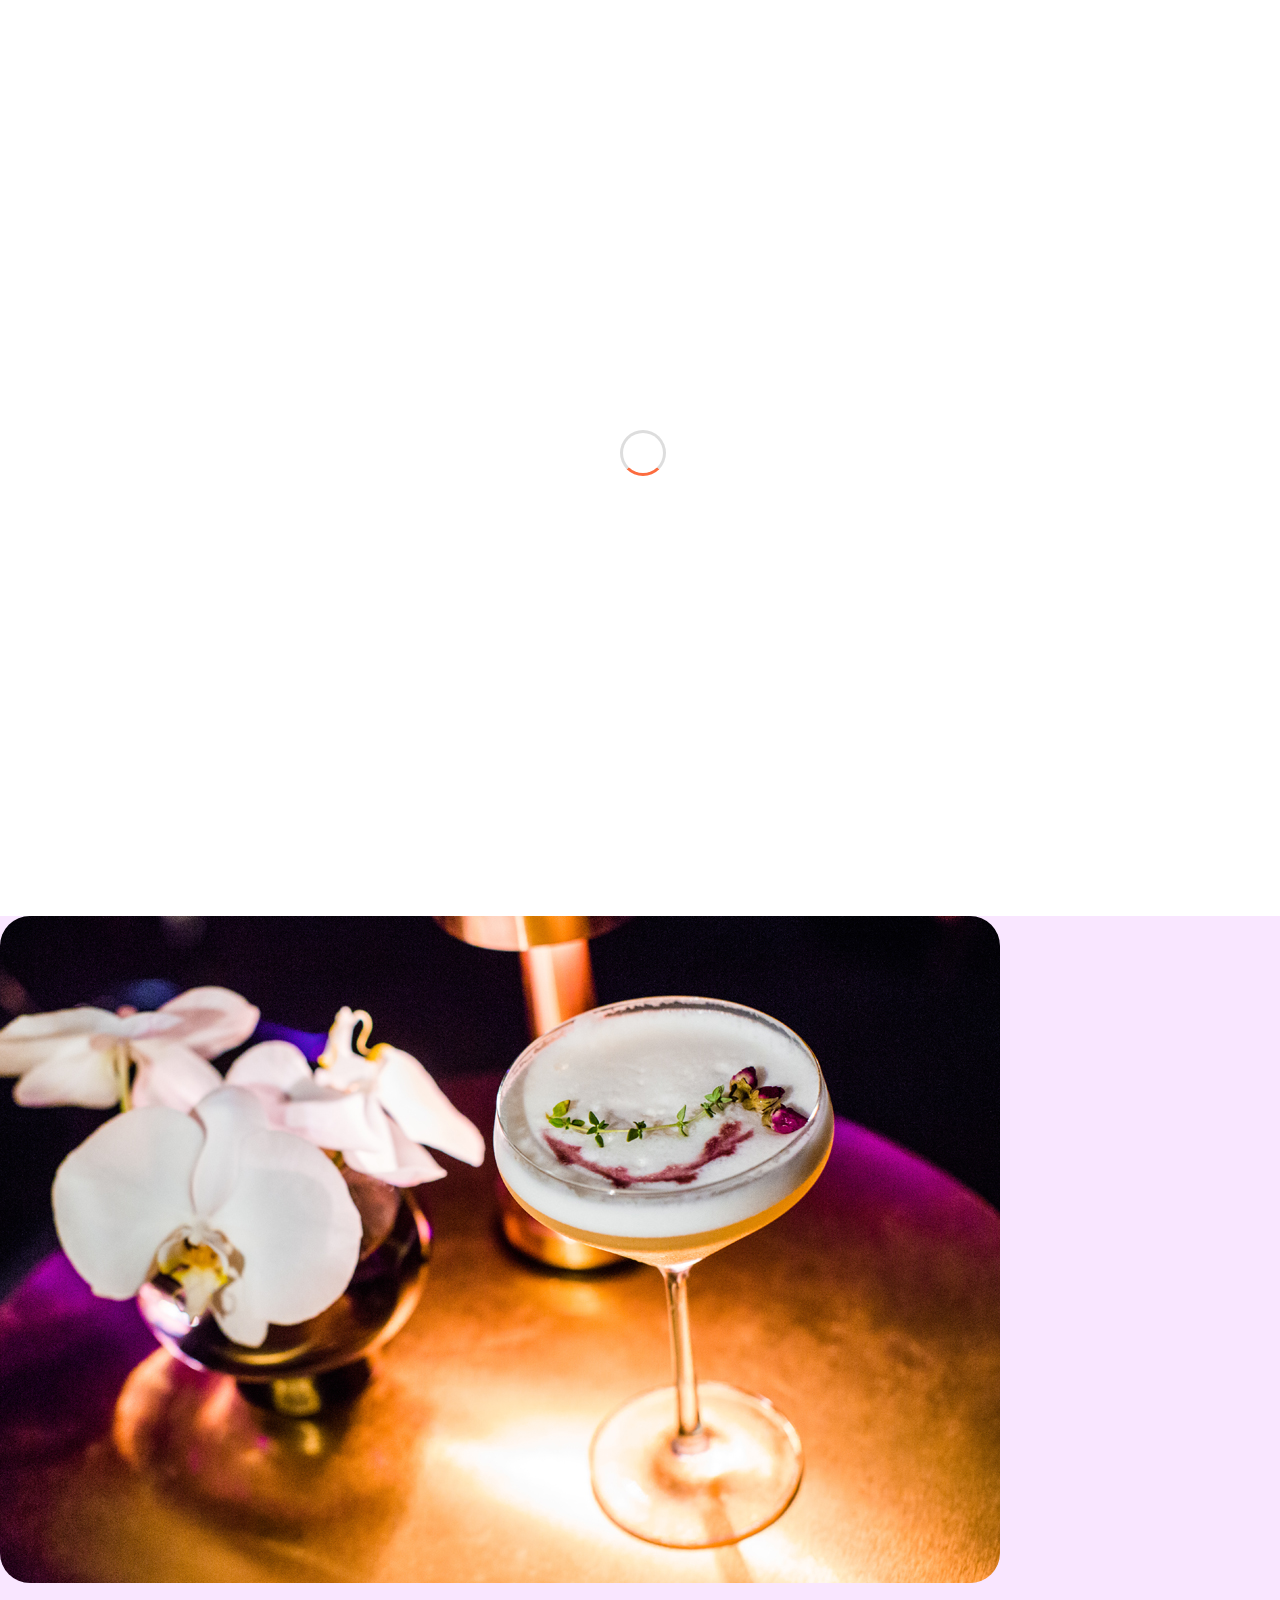
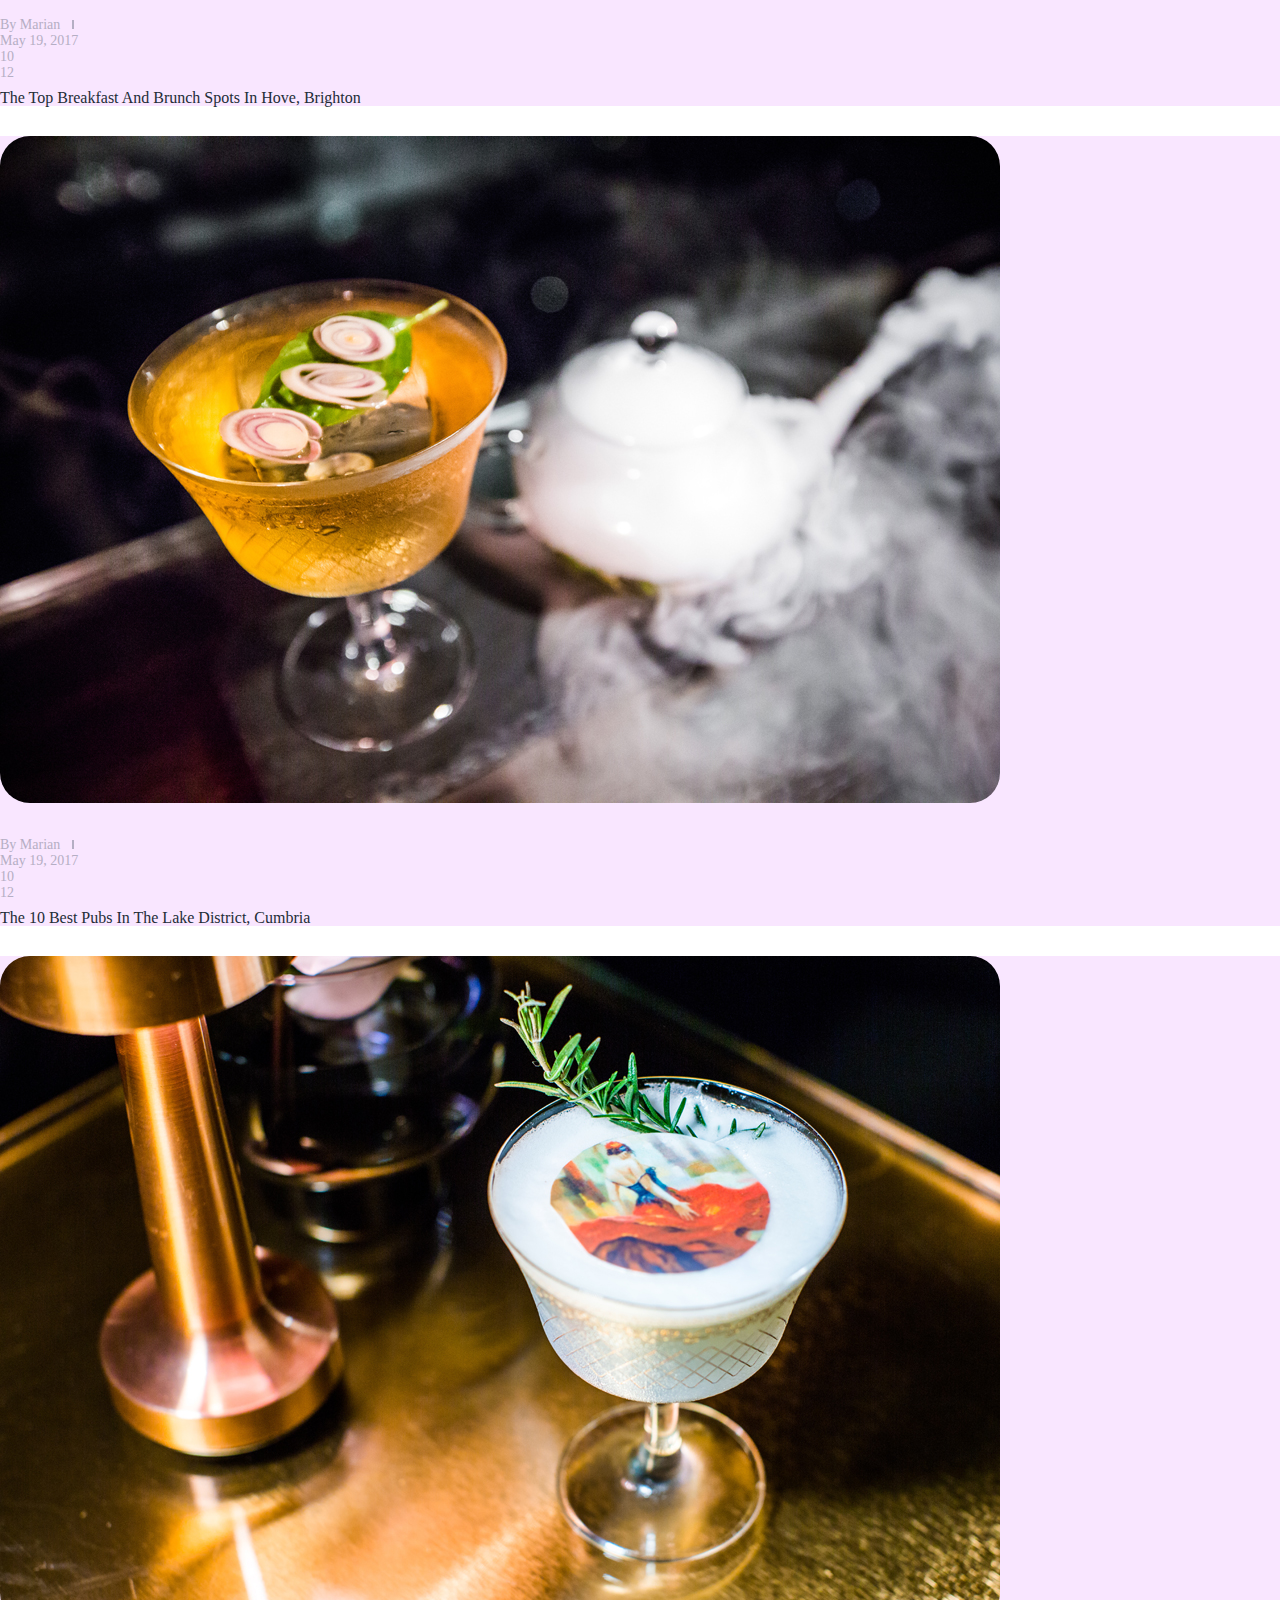
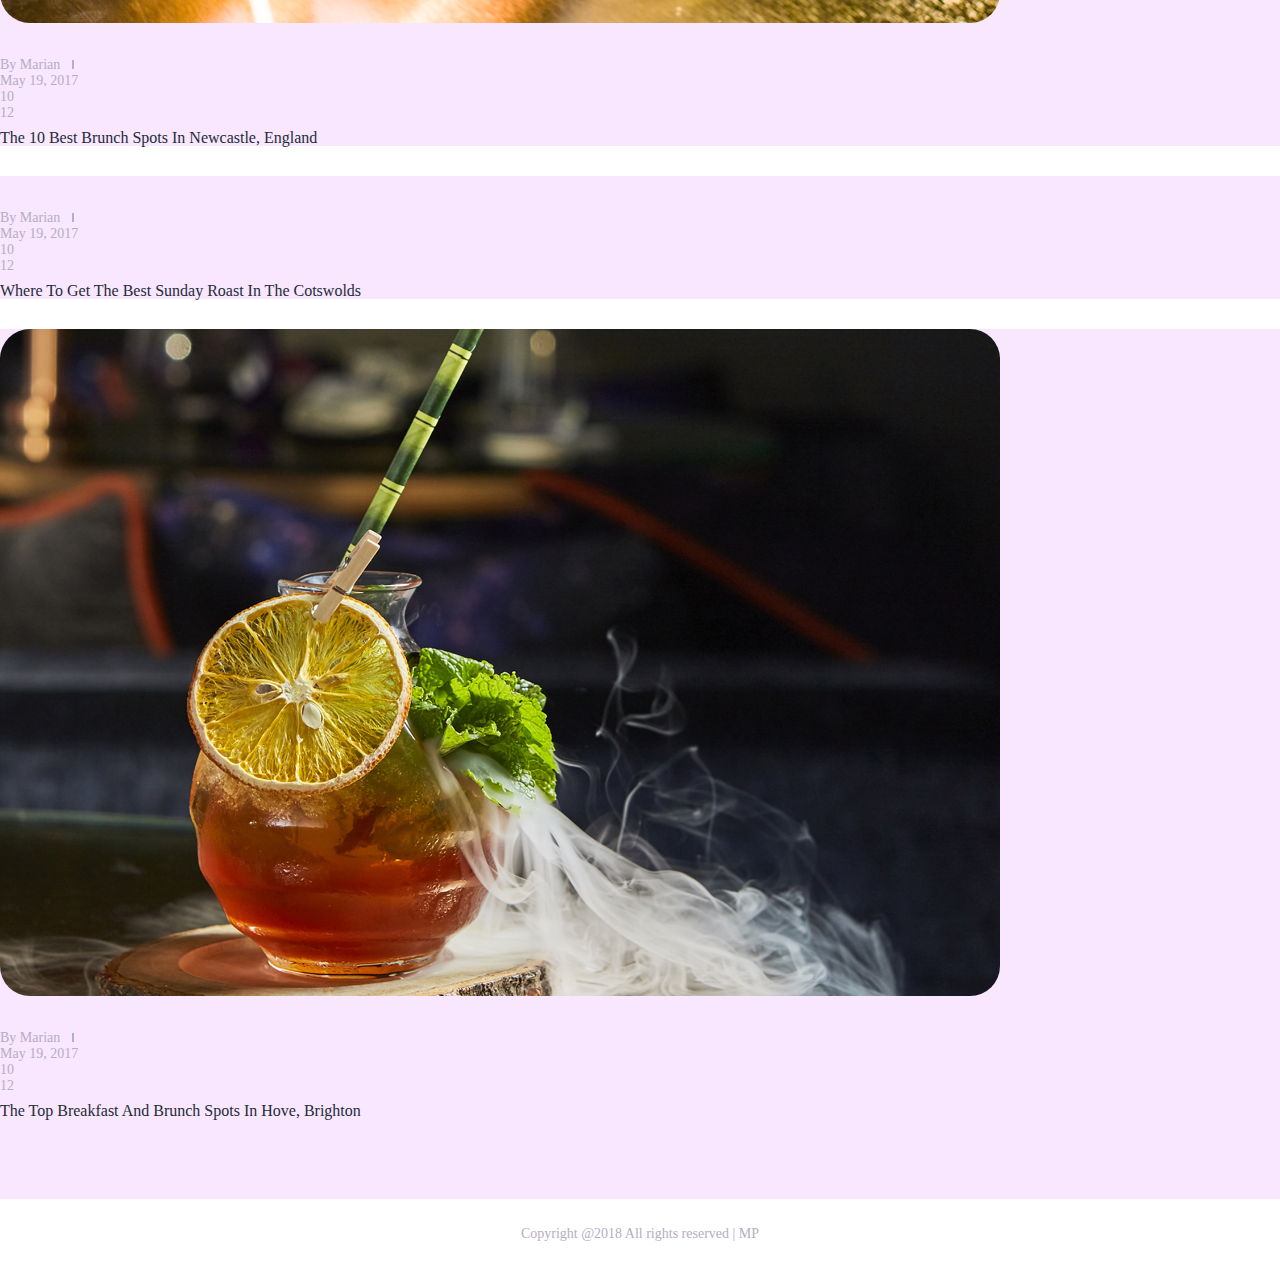
==== www/menu1.html @ ed92507b "New Design" ====
<!DOCTYPE html>
<html lang="en">

<head>
    <meta charset="UTF-8">
    <meta name="description" content="">
    <meta http-equiv="X-UA-Compatible" content="IE=edge">
    <meta name="viewport" content="width=device-width, initial-scale=1, shrink-to-fit=no">
    <!-- The above 4 meta tags *must* come first in the head; any other head content must come *after* these tags -->

    <!-- Title -->
    <title>Yummy Blog - Food Blog Template</title>

    <!-- Favicon -->
    <link rel="icon" href="img/core-img/favicon.ico">

    <!-- Core Stylesheet -->
    <link href="style.css" rel="stylesheet">

    <!-- Responsive CSS -->
    <link href="css/responsive/responsive.css" rel="stylesheet">
	
	<link rel="stylesheet" href="cssm/style.css" />
	<link rel="stylesheet" href="css/jquery.overly.css" />
</head>

<body>
    <!-- Preloader Start -->
    <div id="preloader">
        <div class="yummy-load"></div>
    </div>

    <!-- Background Pattern Swither -->

    <!-- ****** Top Header Area Start ****** -->
	<div style="position:fixed;top:0;z-index:20;width:100%">
		<center><a href="index.html"><image src="images/logo.png" style="width:100px"></a></center>
	</div>
	
    <div class="top_header_area" style="background-color:#FFFFFF;height:50px;position:fixed;top:0;z-index:10;">
        <div class="container">
            <div class="row">
            </div>
        </div>
    </div>
    <!-- ****** Top Header Area End ****** -->

    <!-- ****** Header Area Start ****** -->
    <!-- ****** Header Area End ****** -->

    <!-- ****** Breadcumb Area Start ****** -->
    <!-- ****** Breadcumb Area End ****** -->

    <!-- ****** Archive Area Start ****** -->
	<br>
    <section class="archive-area section_padding_80" style="background-color:#f9e6ff;">
        <div class="container">
            <div class="row">

                <!-- Single Post -->
                <div class="col-12 col-lg-6" style="background-color:#f9e6ff;">
                    <div class="single-post wow fadeInUp" data-wow-delay="0.1s">
                        <!-- Post Thumb -->
                        <div class="post-thumb">
                            <img src="img/wind-img/1.jpg" alt="">
                        </div>
                        <!-- Post Content -->
                        <div class="post-content">
                            <div class="post-meta d-flex">
                                <div class="post-author-date-area d-flex">
                                    <!-- Post Author -->
                                    <div class="post-author">
                                        <a href="#">By Marian</a>
                                    </div>
                                    <!-- Post Date -->
                                    <div class="post-date">
                                        <a href="#">May 19, 2017</a>
                                    </div>
                                </div>
                                <!-- Post Comment & Share Area -->
                                <div class="post-comment-share-area d-flex">
                                    <!-- Post Favourite -->
                                    <div class="post-favourite">
                                        <a href="#"><i class="fa fa-heart-o" aria-hidden="true"></i> 10</a>
                                    </div>
                                    <!-- Post Comments -->
                                    <div class="post-comments">
                                        <a href="#"><i class="fa fa-comment-o" aria-hidden="true"></i> 12</a>
                                    </div>
                                    <!-- Post Share -->
                                    <div class="post-share">
                                        <a href="#"><i class="fa fa-share-alt" aria-hidden="true"></i></a>
                                    </div>
                                </div>
                            </div>
                            <a href="#">
                                <h4 class="post-headline">Where To Get The Best Sunday Roast In The Cotswolds</h4>
                            </a>
                        </div>
                    </div>
                </div>

                <!-- Single Post -->
                <div class="col-12 col-lg-6" style="background-color:#f9e6ff;">
                    <div class="single-post wow fadeInUp" data-wow-delay="0.2s">
                        <!-- Post Thumb -->
                        <div class="post-thumb">
                            <img src="img/wind-img/2.jpg" alt="">
                        </div>
                        <!-- Post Content -->
                        <div class="post-content">
                            <div class="post-meta d-flex">
                                <div class="post-author-date-area d-flex">
                                    <!-- Post Author -->
                                    <div class="post-author">
                                        <a href="#">By Marian</a>
                                    </div>
                                    <!-- Post Date -->
                                    <div class="post-date">
                                        <a href="#">May 19, 2017</a>
                                    </div>
                                </div>
                                <!-- Post Comment & Share Area -->
                                <div class="post-comment-share-area d-flex">
                                    <!-- Post Favourite -->
                                    <div class="post-favourite">
                                        <a href="#"><i class="fa fa-heart-o" aria-hidden="true"></i> 10</a>
                                    </div>
                                    <!-- Post Comments -->
                                    <div class="post-comments">
                                        <a href="#"><i class="fa fa-comment-o" aria-hidden="true"></i> 12</a>
                                    </div>
                                    <!-- Post Share -->
                                    <div class="post-share">
                                        <a href="#"><i class="fa fa-share-alt" aria-hidden="true"></i></a>
                                    </div>
                                </div>
                            </div>
                            <a href="#">
                                <h4 class="post-headline">The Top Breakfast And Brunch Spots In Hove, Brighton</h4>
                            </a>
                        </div>
                    </div>
                </div>

                <!-- Single Post -->
               <div class="col-12 col-lg-6" style="background-color:#f9e6ff;">
                    <div class="single-post wow fadeInUp" data-wow-delay="0.3s">
                        <!-- Post Thumb -->
                        <div class="post-thumb">
                            <img src="img/wind-img/3.jpg" alt="">
                        </div>
                        <!-- Post Content -->
                        <div class="post-content">
                            <div class="post-meta d-flex">
                                <div class="post-author-date-area d-flex">
                                    <!-- Post Author -->
                                    <div class="post-author">
                                        <a href="#">By Marian</a>
                                    </div>
                                    <!-- Post Date -->
                                    <div class="post-date">
                                        <a href="#">May 19, 2017</a>
                                    </div>
                                </div>
                                <!-- Post Comment & Share Area -->
                                <div class="post-comment-share-area d-flex">
                                    <!-- Post Favourite -->
                                    <div class="post-favourite">
                                        <a href="#"><i class="fa fa-heart-o" aria-hidden="true"></i> 10</a>
                                    </div>
                                    <!-- Post Comments -->
                                    <div class="post-comments">
                                        <a href="#"><i class="fa fa-comment-o" aria-hidden="true"></i> 12</a>
                                    </div>
                                    <!-- Post Share -->
                                    <div class="post-share">
                                        <a href="#"><i class="fa fa-share-alt" aria-hidden="true"></i></a>
                                    </div>
                                </div>
                            </div>
                            <a href="#">
                                <h4 class="post-headline">The 10 Best Pubs In The Lake District, Cumbria</h4>
                            </a>
                        </div>
                    </div>
                </div>

                <!-- Single Post -->
                <div class="col-12 col-lg-6" style="background-color:#f9e6ff;">
                    <div class="single-post wow fadeInUp" data-wow-delay="0.4s">
                        <!-- Post Thumb -->
                        <div class="post-thumb">
                            <img src="img/wind-img/4.jpg" alt="">
                        </div>
                        <!-- Post Content -->
                        <div class="post-content">
                            <div class="post-meta d-flex">
                                <div class="post-author-date-area d-flex">
                                    <!-- Post Author -->
                                    <div class="post-author">
                                        <a href="#">By Marian</a>
                                    </div>
                                    <!-- Post Date -->
                                    <div class="post-date">
                                        <a href="#">May 19, 2017</a>
                                    </div>
                                </div>
                                <!-- Post Comment & Share Area -->
                                <div class="post-comment-share-area d-flex">
                                    <!-- Post Favourite -->
                                    <div class="post-favourite">
                                        <a href="#"><i class="fa fa-heart-o" aria-hidden="true"></i> 10</a>
                                    </div>
                                    <!-- Post Comments -->
                                    <div class="post-comments">
                                        <a href="#"><i class="fa fa-comment-o" aria-hidden="true"></i> 12</a>
                                    </div>
                                    <!-- Post Share -->
                                    <div class="post-share">
                                        <a href="#"><i class="fa fa-share-alt" aria-hidden="true"></i></a>
                                    </div>
                                </div>
                            </div>
                            <a href="#">
                                <h4 class="post-headline">The 10 Best Brunch Spots In Newcastle, England</h4>
                            </a>
                        </div>
                    </div>
                </div>

                <!-- Single Post -->
                <div class="col-12 col-lg-6" style="background-color:#f9e6ff;">
                    <div class="single-post wow fadeInUp" data-wow-delay="0.5s">
                        <!-- Post Thumb -->
                        <div class="post-thumb">
                            <img src="img/wind-img/5.jpg" alt="">
                        </div>
                        <!-- Post Content -->
                        <div class="post-content">
                            <div class="post-meta d-flex">
                                <div class="post-author-date-area d-flex">
                                    <!-- Post Author -->
                                    <div class="post-author">
                                        <a href="#">By Marian</a>
                                    </div>
                                    <!-- Post Date -->
                                    <div class="post-date">
                                        <a href="#">May 19, 2017</a>
                                    </div>
                                </div>
                                <!-- Post Comment & Share Area -->
                                <div class="post-comment-share-area d-flex">
                                    <!-- Post Favourite -->
                                    <div class="post-favourite">
                                        <a href="#"><i class="fa fa-heart-o" aria-hidden="true"></i> 10</a>
                                    </div>
                                    <!-- Post Comments -->
                                    <div class="post-comments">
                                        <a href="#"><i class="fa fa-comment-o" aria-hidden="true"></i> 12</a>
                                    </div>
                                    <!-- Post Share -->
                                    <div class="post-share">
                                        <a href="#"><i class="fa fa-share-alt" aria-hidden="true"></i></a>
                                    </div>
                                </div>
                            </div>
                            <a href="#">
                                <h4 class="post-headline">Where To Get The Best Sunday Roast In The Cotswolds</h4>
                            </a>
                        </div>
                    </div>
                </div>

                <!-- Single Post -->
                <div class="col-12 col-lg-6" style="background-color:#f9e6ff;">
                    <div class="single-post wow fadeInUp" data-wow-delay="0.6s">
                        <!-- Post Thumb -->
                        <div class="post-thumb">
                            <img src="img/wind-img/6.jpg" alt="">
                        </div>
                        <!-- Post Content -->
                        <div class="post-content">
                            <div class="post-meta d-flex">
                                <div class="post-author-date-area d-flex">
                                    <!-- Post Author -->
                                    <div class="post-author">
                                        <a href="#">By Marian</a>
                                    </div>
                                    <!-- Post Date -->
                                    <div class="post-date">
                                        <a href="#">May 19, 2017</a>
                                    </div>
                                </div>
                                <!-- Post Comment & Share Area -->
                                <div class="post-comment-share-area d-flex">
                                    <!-- Post Favourite -->
                                    <div class="post-favourite">
                                        <a href="#"><i class="fa fa-heart-o" aria-hidden="true"></i> 10</a>
                                    </div>
                                    <!-- Post Comments -->
                                    <div class="post-comments">
                                        <a href="#"><i class="fa fa-comment-o" aria-hidden="true"></i> 12</a>
                                    </div>
                                    <!-- Post Share -->
                                    <div class="post-share">
                                        <a href="#"><i class="fa fa-share-alt" aria-hidden="true"></i></a>
                                    </div>
                                </div>
                            </div>
                            <a href="#">
                                <h4 class="post-headline">The Top Breakfast And Brunch Spots In Hove, Brighton</h4>
                            </a>
                        </div>
                    </div>
                </div>
            </div>
        </div>
    </section>
    <!-- ****** Archive Area End ****** -->

    <!-- ****** Instagram Area Start ****** -->

    <!-- ****** Our Creative Portfolio Area End ****** -->

    <!-- ****** Footer Social Icon Area Start ****** -->

    <!-- ****** Footer Social Icon Area End ****** -->

    <!-- ****** Footer Menu Area Start ****** -->

	<footer class="footer_area">
        <div class="container">
            <div class="row">
                <div class="col-12">
                    <!-- Copywrite Text -->
                    <div class="copy_right_text text-center">
                        <p>Copyright @2018 All rights reserved | MP</p>
                    </div>
                </div>
            </div>
        </div>
    </footer>
    <!-- ****** Footer Menu Area End ****** -->

    <!-- Jquery-2.2.4 js -->
    <script src="js/jquery/jquery-2.2.4.min.js"></script>
    <!-- Popper js -->
    <script src="js/bootstrap/popper.min.js"></script>
    <!-- Bootstrap-4 js -->
    <script src="js/bootstrap/bootstrap.min.js"></script>
    <!-- All Plugins JS -->
    <script src="js/others/plugins.js"></script>
    <!-- Active JS -->
    <script src="js/active.js"></script>
</body>
---- www/style.css ----
/* ----------------------------------------------
:: Template Name: Yummy Blog - Food Blog Template
:: Template Author: Colorlib
:: Template Author URI: https://colorlib.com
:: Version: v1.0.0
:: Last Updated: 11-13-2017
---------------------------------------------- */

/* -------- [Master Stylesheet] --------
:: 1.0 Base CSS
:: 2.0 Top Header Area CSS
:: 3.0 Menu Area CSS
:: 4.0 Wellcome Area CSS 
:: 5.0 Top Feature Area CSS 
:: 6.0 Blog Area CSS 
:: 7.0 Instagram Area CSS 
:: 8.0 Footer Social Area CSS 
:: 9.0 Goole Map Area CSS
:: 10.0 Sidebar Area CSS
:: 11.0 Breadcumb Area CSS
:: 12.0 Paginatio Area CSS
:: 13.0 Contact Area CSS
:: 14.0 Single Blog CSS
----------------------------------- */

/* ***** Fonts ***** */

@import url('https://fonts.googleapis.com/css?family=Poppins:100,200,300,400,500,600,700|Quicksand:300,400,500,700|Shadows+Into+Light+Two');

/* ***** Import CSS ***** */

@import 'css/bootstrap/bootstrap.min.css';
@import 'css/others/animate.css';
@import 'css/others/magnific-popup.css';
@import 'css/others/meanmenu.min.css';
@import 'css/others/owl.carousel.min.css';
@import 'css/others/font-awesome.min.css';
@import 'css/others/pe-icon-7-stroke.css';

/* --------------------
:: 1.0 Base CSS
-------------------- */

* {
    margin: 0;
    padding: 0;
}

body {
    font-family: 'Poppins', sans-serif;
    position: relative;
    z-index: auto;
	background-color:#f9e6ff;
}

h1,
h2,
h3,
h4,
h5,
h6 {
    font-family: 'Quicksand', sans-serif;
    font-weight: 700;
    color: #232d37;
    line-height: 1.25;
}

p {
    color: #51545f;
    font-size: 16px;
}

.section_padding_100 {
    padding-top: 100px;
    padding-bottom: 100px;
}

.section_padding_100_70 {
    padding-top: 100px;
    padding-bottom: 70px;
}

.section_padding_50 {
    padding-top: 50px;
    padding-bottom: 50px;
}

.section_padding_50_20 {
    padding-top: 50px;
    padding-bottom: 20px;
}

.section_padding_150 {
    padding-top: 150px;
    padding-bottom: 150px;
}

.section_padding_200 {
    padding-top: 200px;
    padding-bottom: 200px;
}

.section_padding_80 {
    margin-top: 80px;
    margin-bottom: 80px;
}

.section_padding_80_50 {
    padding-top: 80px;
    padding-bottom: 50px;
}

.section_padding_30_80 {
    padding-top: 30px;
    padding-bottom: 80px;
}

.section_padding_80_0 {
    padding-top: 80px;
    padding-bottom: 0;
}

.section_padding_0_80 {
    padding-top: 0;
    padding-bottom: 80px;
}

img {
    max-width: 100%;
}

.mt-15 {
    margin-top: 15px;
}

.mt-30 {
    margin-top: 30px;
}

.mt-40 {
    margin-top: 40px;
}

.mt-50 {
    margin-top: 50px;
}

.mt-100 {
    margin-top: 100px;
}

.mt-150 {
    margin-top: 150px;
}

.mr-15 {
    margin-right: 15px;
}

.mr-30 {
    margin-right: 30px;
}

.mr-50 {
    margin-right: 50px;
}

.mr-100 {
    margin-right: 100px;
}

.mb-15 {
    margin-bottom: 15px;
}

.mb-30 {
    margin-bottom: 30px;
}

.mb-50 {
    margin-bottom: 50px;
}

.mb-100 {
    margin-bottom: 100px;
}

.ml-15 {
    margin-left: 15px;
}

.ml-30 {
    margin-left: 30px;
}

.ml-50 {
    margin-left: 50px;
}

.ml-100 {
    margin-left: 100px;
}

ul,
ol {
    margin: 0;
    padding: 0;
}

#scrollUp {
    bottom: 55px;
    font-size: 14px;
    right: 50%;
    width: 30px;
    background-color: #fc6c3f;
    color: #fff;
    text-align: center;
    height: 30px;
    line-height: 30px;
    border-radius: 50%;
    margin-right: -15px;
}

a,
a:hover,
a:focus,
a:active {
    text-decoration: none;
    -webkit-transition-duration: 500ms;
    transition-duration: 500ms;
    font-weight: 500;
    outline: none;
}

li {
    list-style: none;
}

.heading_text > p {
    font-size: 16px;
}

.heading_text > h2 {
    font-weight: 500;
    color: #333;
}

.heading_text > h3 {
    color: #b4b4b4;
    font-size: 90px;
    font-weight: 100;
    margin: 0;
}

.font-shadow-into-light {
    font-family: 'Shadows Into Light Two', cursive !important;
}

.yummy-table {
    display: table;
    height: 100%;
    left: 0;
    position: relative;
    top: 0;
    width: 100%;
    z-index: 2;
}

.yummy-table-cell {
    display: table-cell;
    vertical-align: middle;
}

#preloader {
    overflow: hidden;
    background-color: #fff;
    height: 100%;
    left: 0;
    position: fixed;
    top: 0;
    width: 100%;
    z-index: 999999;
}

.yummy-load {
    -webkit-animation: 2000ms linear 0s normal none infinite running yummy-load;
    animation: 2000ms linear 0s normal none infinite running yummy-load;
    background: transparent none repeat scroll 0 0;
    border-color: #dddddd #dddddd #fc6c3f;
    border-radius: 50%;
    border-style: solid;
    border-width: 3px;
    height: 40px;
    left: calc(50% - 20px);
    position: relative;
    top: calc(50% - 20px);
    width: 40px;
    z-index: 9;
}

@-webkit-keyframes yummy-load {
    0% {
        -webkit-transform: rotate(0deg);
        transform: rotate(0deg);
    }
    100% {
        -webkit-transform: rotate(360deg);
        transform: rotate(360deg);
    }
}

@keyframes yummy-load {
    0% {
        -webkit-transform: rotate(0deg);
        transform: rotate(0deg);
    }
    100% {
        -webkit-transform: rotate(360deg);
        transform: rotate(360deg);
    }
}

/* --------------------
:: 2.0 Top Header Area CSS
-------------------- */

.top_header_area {
    width: 100%;
    height: 40px;
    border-bottom: 1px solid #ebebeb;
}

.top_header_area .top_social_bar {
    display: -webkit-box;
    display: -ms-flexbox;
    display: flex;
    height: 40px;
    -webkit-box-align: center;
    -ms-flex-align: center;
    align-items: center;
}


.top_header_area .top_social_bar > a {
    font-size: 12px;
    color: #232d37;
    margin-right: 30px;
}

.top_header_area .top_social_bar > a:hover {
    color: #fc6c3f;
}

.top_header_area .top_social_bar > a:last-of-type {
    margin-right: 0;
}

.top_header_area .signup-search-area {
    height: 40px;
    position: relative;
    z-index: 3;
}

.top_header_area .signup-search-area a {
    font-size: 13px;
    color: #222;
}

.top_header_area .signup-search-area .login a {
    margin-right: 13px;
    border-right: 2px solid #c2c2c2;
    padding-right: 13px;
}

.top_header_area .signup-search-area .search_button {
    margin-left: 54px;
}

#searchBtn {
    position: relative;
    z-index: 8;
}

.search-hidden-form {
    position: absolute;
    width: 100%;
    z-index: 4;
    height: 100%;
    top: 0;
    left: 0;
    right: 0;
    bottom: 0;
    -webkit-transition-duration: 500ms;
    transition-duration: 500ms;
    opacity: 0;
    -ms-filter: "progid:DXImageTransform.Microsoft.Alpha(Opacity=0)";
    font-size: 12px;
}

.search-hidden-form.search-form-open {
    z-index: 18;
    opacity: 1;
    -ms-filter: "progid:DXImageTransform.Microsoft.Alpha(Opacity=100)";
}

.search-hidden-form #search-anything {
    width: 100%;
    height: 30px;
    border: 1px solid #ddd;
    top: 5px;
    position: relative;
    padding: 5px 10px;
}

.search-hidden-form span {
    line-height: 30px;
    width: 30px;
    height: 30px;
    position: absolute;
    display: block;
    text-align: center;
    top: 5px;
    right: 0;
    border: 1px solid #ddd;
    color: #888;
    cursor: pointer;
    z-index: 5;
    font-size: 13px;
    border-left: none;
    -webkit-transition-duration: 500ms;
    transition-duration: 500ms;
}

.search-hidden-form span:hover {
    color: #000;
}

/* --------------------
:: 3.0 Menu Area CSS
-------------------- */

.logo_area .yummy-logo {
    font-family: 'Shadows Into Light Two', cursive;
    font-size: 60px;
    margin-bottom: 0;
    padding: 35px 0 20px 0;
    display: inline-block;
    color: #232d37;
}

.navbar.navbar-expand-lg {
    padding: 0;
}

.navbar.navbar-expand-lg .navbar-nav .nav-link {
    padding: 25px 30px;
    color: #232d37;
    text-transform: uppercase;
    font-size: 14px;
}

.navbar.navbar-expand-lg .navbar-nav .nav-link:hover,
.navbar.navbar-expand-lg .navbar-nav .active .nav-link {
    color: #fc6c3f;
}

.dropdown-item {
    font-weight: 500;
    color: #232d37;
    font-size: 14px;
    text-transform: uppercase;
}

.dropdown-item:focus,
.dropdown-item:hover {
    color: #fc6c3f;
    text-decoration: none;
    background-color: #f8f9fa;
}

/* --------------------
:: 4.0 Wellcome Area CSS 
-------------------- */

.welcome-single-slide {
    position: relative;
    z-index: 1;
    overflow: hidden
}

.welcome-single-slide .project_title a > h5 {
    color: #ffffff;
    font-size: 24px;
    font-weight: 700;
    margin-bottom: 0;
}

.welcome-single-slide .project_title {
    position: absolute;
    content: "";
    bottom: -300px;
    left: 0;
    z-index: 3;
    background: rgba(252, 108, 63, 0.7);
    padding: 30px;
    width: 100%;
    height: auto;
    -webkit-transition-duration: 750ms;
    transition-duration: 750ms;
}

.welcome-single-slide:hover .project_title {
    bottom: 0;
}

.welcome-single-slide .post-date-commnents a {
    font-size: 14px;
    font-weight: 400;
    color: #fff;
    position: relative;
    z-index: 1;
    margin-bottom: 10px;
}

.welcome-single-slide .post-date-commnents a:hover {
    color: rgba(255, 255, 255, 0.9);
}


.welcome-single-slide .post-date-commnents a:first-child {
    margin-right: 30px;
}

.welcome-single-slide .post-date-commnents a:first-child:after {
    width: 2px;
    height: 80%;
    content: '';
    position: absolute;
    top: 10%;
    right: -14px;
    z-index: 2;
    background-color: #fff;
}


.welcome-post-sliders {
    position: relative;
    z-index: 1;
}

.welcome-post-sliders .owl-prev {
    position: absolute;
    width: 10%;
    background-color: transparent;
    height: 100%;
    top: 0;
    left: 0;
    cursor: url(img/core-img/back.png), auto !important;
    z-index: 9;
}

.welcome-post-sliders .owl-next {
    position: absolute;
    width: 10%;
    background-color: transparent;
    height: 100%;
    top: 0;
    right: 0;
    cursor: url(img/core-img/next.png), auto !important;
}

/* --------------------
:: 5.0 Top Feature Area CSS 
-------------------- */

.categories_area {
    padding: 80px 0 50px 0;
}

.single_catagory {
    position: relative;
    z-index: 1;
    margin-bottom: 30px;
}

.single_catagory img {
    border-radius: 20px;
}

.catagory-title {
    width: 200px;
    height: 50px;
    background-color: #fff;
    position: absolute;
    top: 50%;
    text-align: center;
    border-radius: 30px;
    left: 50%;
    -webkit-transform: translate(-50%, -50%);
    transform: translate(-50%, -50%);
    -webkit-transition-duration: 500ms;
    transition-duration: 500ms;
}

.single_catagory:hover .catagory-title {
    background-color: #fc6c3f;
}

.catagory-title a > h5 {
    margin-bottom: 0;
    line-height: 50px;
    -webkit-transition-duration: 500ms;
    transition-duration: 500ms;
}

.single_catagory:hover .catagory-title a > h5 {
    color: #fff;
}

/* --------------------
:: 6.0 Blog Area CSS 
-------------------- */

.post-thumb img {
    border-radius: 30px;
    margin-bottom: 30px;
}

.post-meta {
    -webkit-box-align: center;
    -ms-flex-align: center;
    -ms-grid-row-align: center;
    align-items: center;
    -webkit-box-pack: justify;
    -ms-flex-pack: justify;
    justify-content: space-between;
}

.post-author a,
.post-date a,
.post-favourite a,
.post-comments a,
.post-share a {
    color: #b5aec4;
    font-size: 14px;
}

.post-author a:hover,
.post-date a:hover,
.post-favourite a:hover,
.post-comments a:hover,
.post-share a:hover {
    color: #000;
}

.post-favourite a,
.post-comments a {
    margin-right: 15px;
}

.post-author a {
    margin-right: 30px;
    position: relative;
    z-index: 1;
}

.post-author a:after {
    width: 2px;
    height: 60%;
    content: '';
    position: absolute;
    top: 20%;
    right: -14px;
    z-index: 2;
    background-color: #b5aec4;
}

.single-post {
    margin-bottom: 30px;
}

.single-post h2,
.single-post h4 {
    margin: 10px 0;
    color: #232d37;
    -webkit-transition-duration: 500ms;
    transition-duration: 500ms;
    text-transform: capitalize;
}

.single-post h2:hover,
.single-post h4:hover {
    color: #fc6c3f;
}

.single-post p {
    color: #51545f;
}

.single-post .read-more {
    font-size: 12px;
    color: #b5aeba;
    display: inline-block;
    border: 1px solid #ebebeb;
    border-radius: 30px;
    height: 40px;
    min-width: 170px;
    line-height: 40px;
    text-align: center;
}


.single-post .read-more:hover {
    color: #000;
    border: 1px solid #000;
}

/* List Blog Area CSS */

.list-blog.single-post .post-thumb,
.list-blog.single-post .post-content {
    -ms-flex-preferred-size: 50%;
    flex-basis: 50%;
    margin-right: 15px;
}

.list-blog.single-post .post-content {
    margin-right: 0;
    margin-left: 15px;
    margin-bottom: 30px;
}

.list-blog.single-post {
    margin-bottom: 30px;
    border-bottom: 1px solid #ebebeb;
}

.blog_area .col-12:last-of-type .list-blog.single-post {
    margin-bottom: 0;
    border-bottom: none;
}

.blog_area .col-12:last-of-type .list-blog.single-post .post-thumb img {
    margin-bottom: 0;
}

/* --------------------
:: 7.0 Instagram Area CSS 
-------------------- */

.instagram_gallery_item {
    position: relative;
    z-index: 1;
}

.instagram_gallery_item img {
    -webkit-transition-duration: 500ms;
    transition-duration: 500ms;
    width: 100%;
}

.instagram_gallery_item .hover_overlay {
    background: rgba(252, 108, 63, 0.7);
    height: 100%;
    left: 0;
    opacity: 0;
    -ms-filter: "progid:DXImageTransform.Microsoft.Alpha(Opacity=0)";
    position: absolute;
    top: 0;
    -webkit-transition-duration: 500ms;
    transition-duration: 500ms;
    width: 100%;
    z-index: 5;
}

.instagram_gallery_item:hover .hover_overlay {
    opacity: 1;
    -ms-filter: "progid:DXImageTransform.Microsoft.Alpha(Opacity=100)";
}

.instagram_gallery_item .follow-me a {
    font-size: 16px;
    color: #fff;
    font-weight: 400;
}

.instargram_area {
    position: relative;
    z-index: 1;
}

.instargram_area .owl-prev {
    position: absolute;
    width: 10%;
    background-color: transparent;
    height: 100%;
    top: 0;
    left: 0;
    cursor: url(img/core-img/back.png), auto !important;
    z-index: 9;
}

.instargram_area .owl-next {
    position: absolute;
    width: 10%;
    background-color: transparent;
    height: 100%;
    top: 0;
    right: 0;
    cursor: url(img/core-img/next.png), auto !important;
}


/* --------------------
:: 8.0 Footer Social Area CSS 
-------------------- */

.footer-social-area {
    border-bottom: 1px solid #eeeeee;
    padding: 50px 0;
    -webkit-box-pack: justify;
    -ms-flex-pack: justify;
    justify-content: space-between
}

.single-icon > a {
    color: #51545f;
    font-size: 14px;
    font-weight: 500;
    text-transform: uppercase;
}

.single-icon > a:hover {
    color: #fc6c3f;
}

.single-icon > a > i {
    font-size: 16px;
    padding-right: 12px;
}

.footer-content {
    padding: 50px 0 65px 0;
    border-bottom: 1px solid #eeeeee;
}

.footer-logo-area .yummy-logo {
    font-family: 'Shadows Into Light Two', cursive;
    font-size: 60px;
    margin-bottom: 0;
    padding: 0 0 20px 0;
    display: inline-block;
    color: #232d37;
}

.copy_right_text {
    width: 100%;
    height: 70px;
    display: -webkit-box;
    display: -ms-flexbox;
    display: flex;
    -webkit-box-align: center;
    -ms-flex-align: center;
    align-items: center;
    -webkit-box-pack: center;
    -ms-flex-pack: center;
    justify-content: center
}

.copy_right_text > p {
    font-size: 14px;
    color: #b5aec4;
    margin-bottom: 0;
}

.footer_area .navbar.navbar-expand-lg .navbar-nav .nav-link {
    padding-bottom: 0;
}

/* --------------------
:: 9.0 Goole Map Area CSS
-------------------- */

#googleMap {
    height: 620px;
    width: 100%;
}


/* --------------------
:: 10.0 Sidebar Area CSS
-------------------- */

/* About me */

.single-widget-area {
    margin-bottom: 50px;
}

.widget-title > h6 {
    background: #fee2d9;
    height: 40px;
    width: 100%;
    line-height: 40px;
    border-radius: 2px;
    margin-bottom: 30px;
}

.about-me-widget-thumb img {
    height: 200px;
    width: 200px;
    margin: auto;
    border-radius: 50%;
}

.about-me-widget h4 {
    margin: 15px 0;
    font-weight: 400;
}

.about-me-widget p {
    color: #51545f;
    margin-bottom: 0;
}

/* subscribe_follow_area */

.subscribe-link > a {
    font-size: 14px;
    color: #51545f;
    padding: 0 15px;
}

.subscribe-link > a:hover {
    color: #fc6c3f;
}

.subscribe-link {
    padding-top: 20px;
}

/* popular post */

.popular-post-widget .single-populer-post img {
    margin-right: 10px;
    border-radius: 20px;
    margin-bottom: 30px;
    -ms-flex-item-align: center;
    align-self: center;
}

.popular-post-widget .single-populer-post:last-of-type img {
    margin-bottom: 0;
}

.popular-post-widget .single-populer-post img {
    width: calc(50% - 10px);
}

.popular-post-widget .single-populer-post img,
.popular-post-widget .single-populer-post .post-content {
    -ms-flex-preferred-size: 50%;
    flex-basis: 50%;
}

.popular-post-widget .single-populer-post .post-content {
    margin-left: 10px;
}

.popular-post-widget .single-populer-post .post-content > p {
    font-size: 14px;
    color: #b5aec4;
    font-weight: 400;
    margin-bottom: 0;
}

/* Add Widget */

.add-widget .add-widget-area {
    position: relative;
    z-index: 1;
}

.add-widget .add-widget-area img {
    border-radius: 30px;
}

.add-widget .add-widget-area:before {
    position: absolute;
    width: 100%;
    height: 100%;
    left: 0;
    top: 0;
    content: '';
    background-color: rgba(30, 29, 29, 0.8);
    z-index: 1;
    border-radius: 30px
}

.add-widget .add-text {
    position: absolute;
    width: 100%;
    height: 100%;
    top: 0;
    left: 0;
    z-index: 5;
}

.add-widget .add-text h2,
.add-widget .add-text p {
    color: #fff;
}

.add-widget .add-text p {
    font-size: 14px;
}

.add-widget .add-text a {
    min-width: 130px;
    height: 40px;
    border: 1px solid #fc6c3f;
    color: #fc6c3f;
    font-size: 12px;
    display: inline-block;
    text-transform: uppercase;
    border-radius: 30px;
    line-height: 40px;
}

.add-widget .add-text a:hover {
    border: 1px solid #fc6c3f;
    color: #fff;
    background-color: #fc6c3f;
}

/* Newsletter Widget CSS */

.newsletter-widget p {
    font-size: 14px;
}

.newsletter-form {
    position: relative;
    z-index: 1;
}

.newsletter-form input {
    width: 100%;
    height: 40px;
    background-color: #f5f5f8;
    border: 1px solid #e1e1e1;
    border-radius: 30px;
    padding: 0 20px;
    font-size: 14px;
    color: #b5aec4;
}

.newsletter-form button {
    width: 40px;
    height: 40px;
    background-color: #fc6c3f;
    border: none;
    color: #fff;
    border-radius: 30px;
    position: absolute;
    right: 0;
    top: 0;
    z-index: 9;
    cursor: pointer;
}

/* --------------------
:: 11.0 Breadcumb Area CSS
-------------------- */

.breadcumb-area {
    width: 100%;
    height: 200px;
    background-position: center center;
    background-size: cover;
    position: relative;
    z-index: 1;
}

.breadcumb-area:after {
    width: 100%;
    height: 100%;
    position: absolute;
    content: '';
    top: 0;
    left: 0;
    background-color: rgba(35, 45, 55, 0.7);
    z-index: -1;
}

.breadcumb-area .bradcumb-title h2 {
    font-size: 48px;
    color: #fff;
}

.breadcumb-nav .breadcrumb {
    padding: 0;
    margin-bottom: 0;
    list-style: none;
    background-color: transparent;
    border-radius: .25rem;
    margin-top: 30px;
}

.breadcumb-nav .breadcrumb .breadcrumb-item a {
    color: #232d37;
    font-size: 16px;
}

.breadcrumb-item + .breadcrumb-item:before {
    content: "\f105";
    font-family: 'FontAwesome'
}

/* --------------------
:: 12.0 Paginatio Area CSS
-------------------- */

.pagination-area {
    -webkit-box-pack: justify;
    -ms-flex-pack: justify;
    justify-content: space-between;
    -webkit-box-align: center;
    -ms-flex-align: center;
    -ms-grid-row-align: center;
    align-items: center;
}

.pagination-area .pagination .page-link {
    color: #51545f;
    margin: 0 2.5px;
}

.pagination-area .pagination .page-item.active .page-link,
.pagination-area .pagination .page-link:focus,
.pagination-area .pagination .page-link:hover {
    color: #fff;
    background-color: #fc6c3f;
    border-color: transparent;
}

.pagination-area .page-status p,
.contact-info-area .single-contact-info p {
    margin-bottom: 0;
}

/* --------------------
:: 13.0 Contact Area CSS
-------------------- */

.contact-form .form-control,
.comment-form .form-control {
    border: 1px solid #ebebeb;
    height: 50px;
}

.contact-form .form-control:focus,
.comment-form .form-control:focus {
    border: 1px solid #000;
}

.contact-form textarea.form-control,
.comment-form textarea.form-control {
    height: 130px;
}

.contact-btn {
    margin-top: 50px;
    width: 160px;
    height: 40px;
    font-size: 12px;
    text-transform: uppercase;
    font-weight: 500;
    color: #fff;
    background-color: #fc6c3f;
    border-radius: 30px;
}

.contact-btn:hover {
    color: #fff;
    background-color: #d43f10;
}

.contact-form-sidebar {
    background-size: cover;
    background-position: center center;
}

/* -------------------- 
:: 14.0 Single Blog CSS
-------------------- */

.single-post-share-info a {
    width: 30px;
    display: block;
    height: 30px;
    background-color: #ddd;
    border-radius: 50%;
    text-align: center;
    color: #fff;
    font-size: 14px;
    margin-bottom: 20px;
}

.single-post-share-info a i {
    line-height: 30px;
}

.single-post-share-info a.facebook {
    background-color: #4c65a8;
}


.single-post-share-info a.facebook:hover {
    background-color: #3555ac;
}

.single-post-share-info a.twitter {
    background-color: #41a1f6;
}

.single-post-share-info a.twitter:hover {
    background-color: #087ee6;
}

.single-post-share-info a.googleplus {
    background-color: #f43535;
}

.single-post-share-info a.googleplus:hover {
    background-color: #e20707;
}

.single-post-share-info a.instagram {
    background-color: #8f6247;
}

.single-post-share-info a.instagram:hover {
    background-color: #6d4025;
}

.single-post-share-info a.pinterest {
    background-color: #f0c605;
}

.single-post-share-info a.pinterest:hover {
    background-color: #a88c0a;
}

.yummy-blockquote {
    padding-left: 30px;
    border-left: 2px solid #fc6c3f;
}

.yummy-blockquote h5 {
    font-size: 18px;
}

.yummy-blockquote h6 {
    font-size: 14px;
    text-transform: uppercase;
}

.br-30 {
    border-radius: 30px !important;
}

.single_blog_area ul li {
    position: relative;
    z-index: 1;
    color: #51545f;
    margin-bottom: 15px;
    padding-left: 30px;
}

.single_blog_area ul li:before {
    position: absolute;
    content: '\f111';
    left: 0;
    top: 5px;
    font-family: 'FontAwesome';
    font-size: 8px;
    color: #fc6c3f;
}

.tags-area {
    border-bottom: 1px solid #ebebeb;
    padding-bottom: 30px;
}

.tags-area a {
    color: #292f3b;
    padding: 5px 20px;
    text-transform: uppercase;
    font-size: 12px;
    background-color: #ebebeb;
    display: inline-block;
    margin-bottom: 3px;
}

.tags-area a:hover {
    color: #fff;
    background-color: #fc6c3f;
}

.related-post-area {
    border-bottom: 1px solid #ebebeb;
}

.related-post-area .single-post {
    margin-bottom: 0;
}

.related-post-slider .post-content h6 {
    line-height: 1.5;
    margin-bottom: 0;
}

.related-post-slider .post-thumb img {
    margin-bottom: 10px;
}

.related-post-slider .owl-prev,
.related-post-slider .owl-next {
    position: absolute;
    top: -60px;
    border: 1px solid #ebebeb;
    width: 30px;
    height: 30px;
    line-height: 30px;
    text-align: center;
    right: 30px;
    background-color: #fff;
}

.related-post-slider .owl-next {
    right: 0;
}

.comment_area {
    border-bottom: 1px solid #ebebeb;
}

.single_comment_area {
    position: relative;
    z-index: 1;
}

.single_comment_area:after {
    position: absolute;
    width: 1px;
    height: 90%;
    background-color: #ebebeb;
    left: 100px;
    top: 0;
    z-index: 2;
    content: ''
}

.single_comment_area ol li.single_comment_area {
    margin-left: 130px;
}


.single_comment_area ol li.single_comment_area:after {
    display: none;
}


.comment-wrapper {
    margin-bottom: 30px;
}

.comment-wrapper .comment-author {
    width: 70px;
    height: 70px;
    border-radius: 50%;
    margin-right: 60px;
}

.single_comment_area ol li.single_comment_area .comment-wrapper .comment-author {
    margin-right: 30px;
}

.comment-wrapper .comment-author img {
    width: 100%;
    height: 100%;
    border-radius: 50%;
}

.comment-wrapper .comment-content {
    -webkit-box-flex: 1;
    -ms-flex: 1;
    flex: 1;
}

.comment-wrapper .comment-date {
    font-size: 12px;
    text-transform: uppercase;
    letter-spacing: 1px;
}

.comment-wrapper .comment-content h5 {
    font-size: 18px;
    margin: 5px 0;
}

.comment-wrapper .comment-content a {
    min-width: 80px;
    height: 30px;
    border: 1px solid #ebebeb;
    line-height: 30px;
    font-size: 12px;
    text-align: center;
    color: #232d37;
    display: inline-block;
}

.comment-wrapper .comment-content a.active {
    color: #fff;
    background-color: #fc6c3f;
}

/* Bg Pattern */
.bg-pattern {
    background-attachment: fixed;
    background-position: center center;
    background-image: url(img/bg-img/bg-pattern.jpg);
    position: relative;
    background-size: cover;
    z-index: 1;
}
.bg-pattern:after {
    position: absolute;
    width: 100%;
    height: 100%;
    left: 0;
    top: 0;
    content: '';
    background-color: rgba(255, 255, 255, 0.95);
    z-index: -1;
}

#pattern-switcher {
	width: 120px;
	background-color: #fc6c3f;
	position: fixed;
	top: 15%;
	z-index: 9999;
	cursor: pointer;
	height: 50px;
    right: 0;
    color: #fff;
	font-size: 12px;
	line-height: 50px;
	text-align: center;
	text-transform: uppercase;
    letter-spacing: 1px;
    -webkit-transition-duration: 500ms;
            transition-duration: 500ms;
}

#pattern-switcher.pattern-remove {
    right: -200px;
}

#pattern-switcher:hover {
	background-color: #e3410e;
}

#patter-close > i {
	position: fixed;
	width: 20px;
	height: 20px;
	background-color: #111;
	font-size: 11px;
	line-height: 20px;
	border-radius: 50%;
	right: 110px;
	top: calc(15% - 10px);
	text-align: center;
	z-index: 99999;
	color: #fff;
	cursor: pointer;
}
---- www/css/responsive/responsive.css ----
@media (min-width: 992px) and (max-width: 1199px) {
    .post-author a,
    .post-date a,
    .post-favourite a,
    .post-comments a,
    .post-share a {
        font-size: 12px;
    }

}

@media (min-width: 768px) and (max-width: 991px) {
    .post-author a,
    .post-date a,
    .post-favourite a,
    .post-comments a,
    .post-share a {
        font-size: 12px;
    }
    .navbar-toggler {
        background-color: #fc6c3f;
        width: 100%;
        color: #fff;
        margin-bottom: 30px;
    }
    .footer_area .navbar-toggler {
        margin-bottom: 0;
    }
    .navbar.navbar-expand-lg .navbar-nav .nav-link {
        padding: 7.5px 30px;
    }


}

@media (min-width: 320px) and (max-width: 767px) {
    .post-author a,
    .post-date a,
    .post-favourite a,
    .post-comments a,
    .post-share a {
        font-size: 12px;
    }
    .post-favourite a,
    .post-comments a {
        margin-right: 7.5px;
    }

    .post-author a,
    .top_header_area .top_social_bar > a {
        margin-right: 15px;
    }

    .post-author a::after {
        right: -7px;
    }
    .footer-social-area .single-icon span {
        display: none;
    }
    .footer-social-area .single-icon:last-of-type > a > i {
        padding-right: 0;
    }
    .top_header_area .signup-search-area .search_button {
        margin-left: 15px;
    }
    .navbar-toggler {
        background-color: #fc6c3f;
        width: 100%;
        color: #fff;
        margin-bottom: 30px;
    }
    .footer_area .navbar-toggler {
        margin-bottom: 0;
    }
    .navbar.navbar-expand-lg .navbar-nav .nav-link {
        padding: 7.5px 30px;
    }
    .pagination-area .page-status {
        margin-top: 30px;
    }
    #googleMap {
        height: 300px;
    }
    .comment-wrapper .comment-author {
        width: 50px;
        height: 50px;
        margin-right: 10px;
    }
    .single_comment_area::after {
        display: none;
    }
    .single_comment_area ol li.single_comment_area {
        margin-left: 30px;
    }
    .single_comment_area ol li.single_comment_area .comment-wrapper .comment-author {
        margin-right: 10px;
    }
    .single_comment_area ol li.single_comment_area {
        margin-left: 15px;
    }
}

@media (min-width: 480px) and (max-width: 767px) {
    #googleMap {
        height: 400px;
    }
}

@media (min-width: 576px) and (max-width: 767px) {
    .pagination-area .page-status {
        margin-top: 0;
    }
    #googleMap {
        height: 500px;
    }
    .comment-wrapper .comment-author {
        margin-right: 60px;
        width: 70px;
        height: 70px;
    }
    .single_comment_area::after {
        display: block;
    }
    .single_comment_area ol li.single_comment_area {
        margin-left: 60px;
    }
    .single_comment_area ol li.single_comment_area .comment-wrapper .comment-author {
        margin-right: 30px;
    }
    .single_comment_area ol li.single_comment_area {
        margin-left: 130px;
    }
}
---- www/cssm/style.css ----
/*////////////////////////////////////////
  RESET
////////////////////////////////////////*/
html, body, div, span, applet, object, iframe,
h1, h2, h3, h4, h5, h6, p, blockquote, pre,
a, abbr, acronym, address, big, cite, code,
del, dfn, em, img, ins, kbd, q, s, samp,
small, strike, strong, sub, sup, tt, var,
b, u, i, center,
dl, dt, dd, ol, ul, li,
fieldset, form, label, legend,
table, caption, tbody, tfoot, thead, tr, th, td,
article, aside, canvas, details, embed,
figure, figcaption, footer, header, hgroup,
menu, nav, output, ruby, section, summary,
time, mark, audio, video {
  margin: 0;
  padding: 0;
  border: 0;
  font: inherit;
  font-size: 100%;
  vertical-align: baseline;
}

html {
  line-height: 1;
}

ol, ul {
  list-style: none;
}

a img {
  border: none;
}

article, aside, details, figcaption, figure, footer, header, hgroup, main, menu, nav, section, summary {
  display: block;
}

/*////////////////////////////////////////
  SETTING
////////////////////////////////////////*/

body {
  margin: 0 auto;
}
@media screen and (max-width: 640px) {
	body {
		min-width: 100%;
	}
}
.container {
  margin: 0 auto;
  background: #fff;
  width: 100%;
}
@media screen and (max-width: 640px) {
  .container {
    width: 100%;
  }
}

.header {
  padding: 10px 15px;
}

.title {
  padding-top: 5px;
  float: left;
  font-size: 36px;
}
@media screen and (max-width: 640px) {
  .title {
    font-size: 24px;
  }
}

.menu_btn {
  float: right;
}

.content {
  padding: 50px 10px;
}

@media screen and (max-width: 640px) {
  padding: 20px 5%;
}

.clearfix:after {
  content: "";
  display: block;
  clear: both;
}
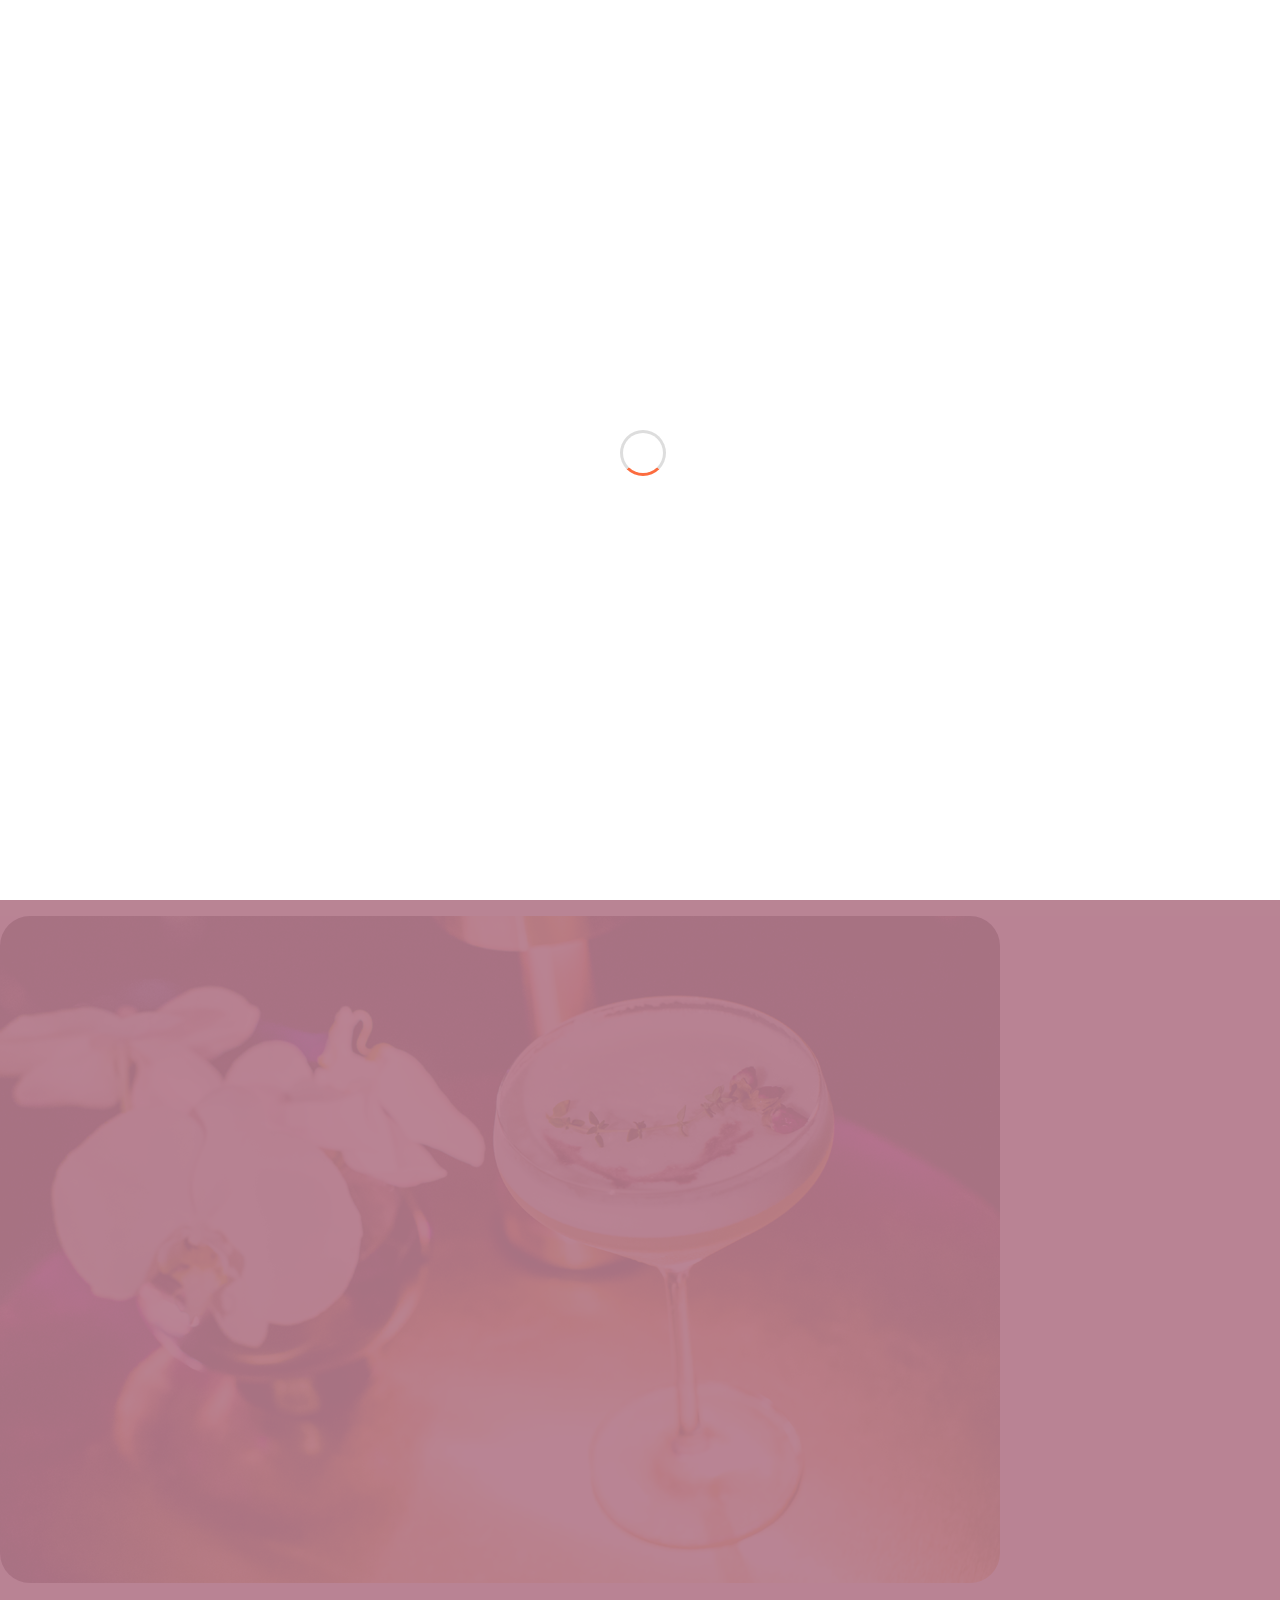
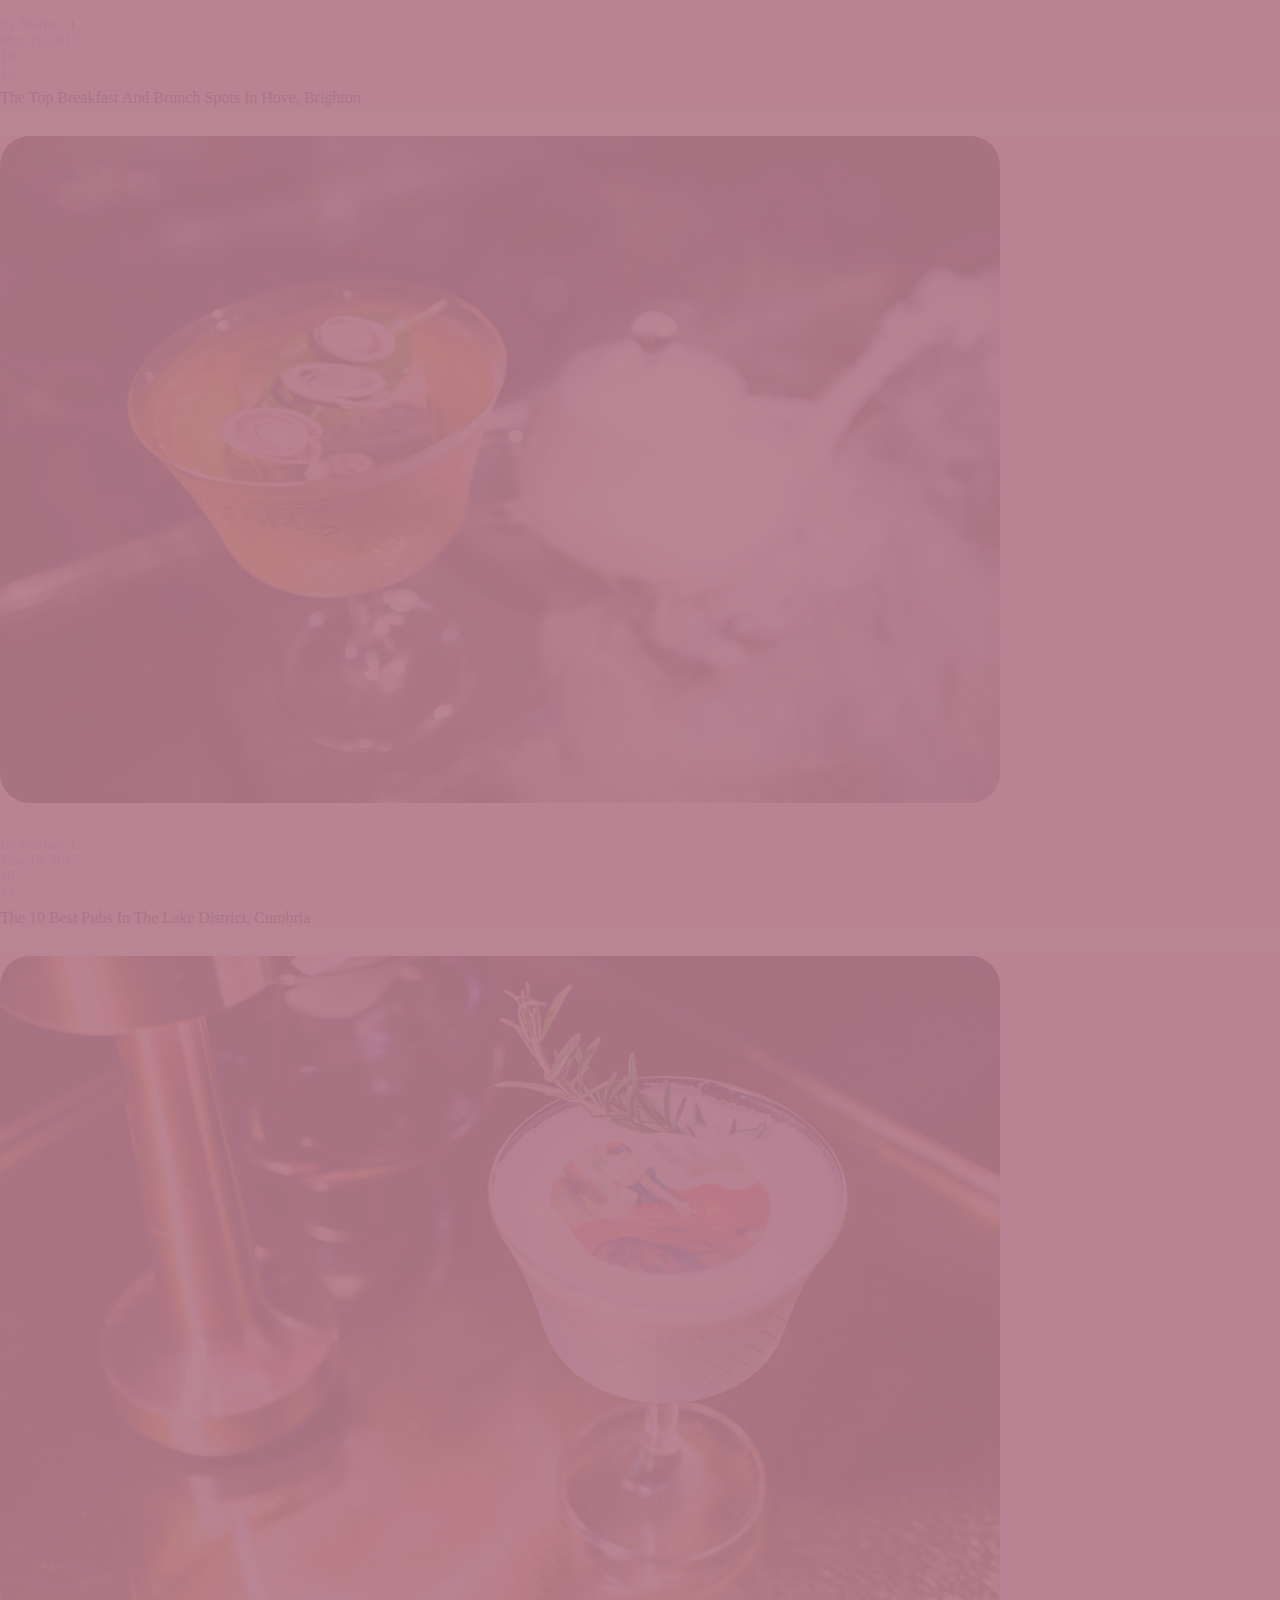
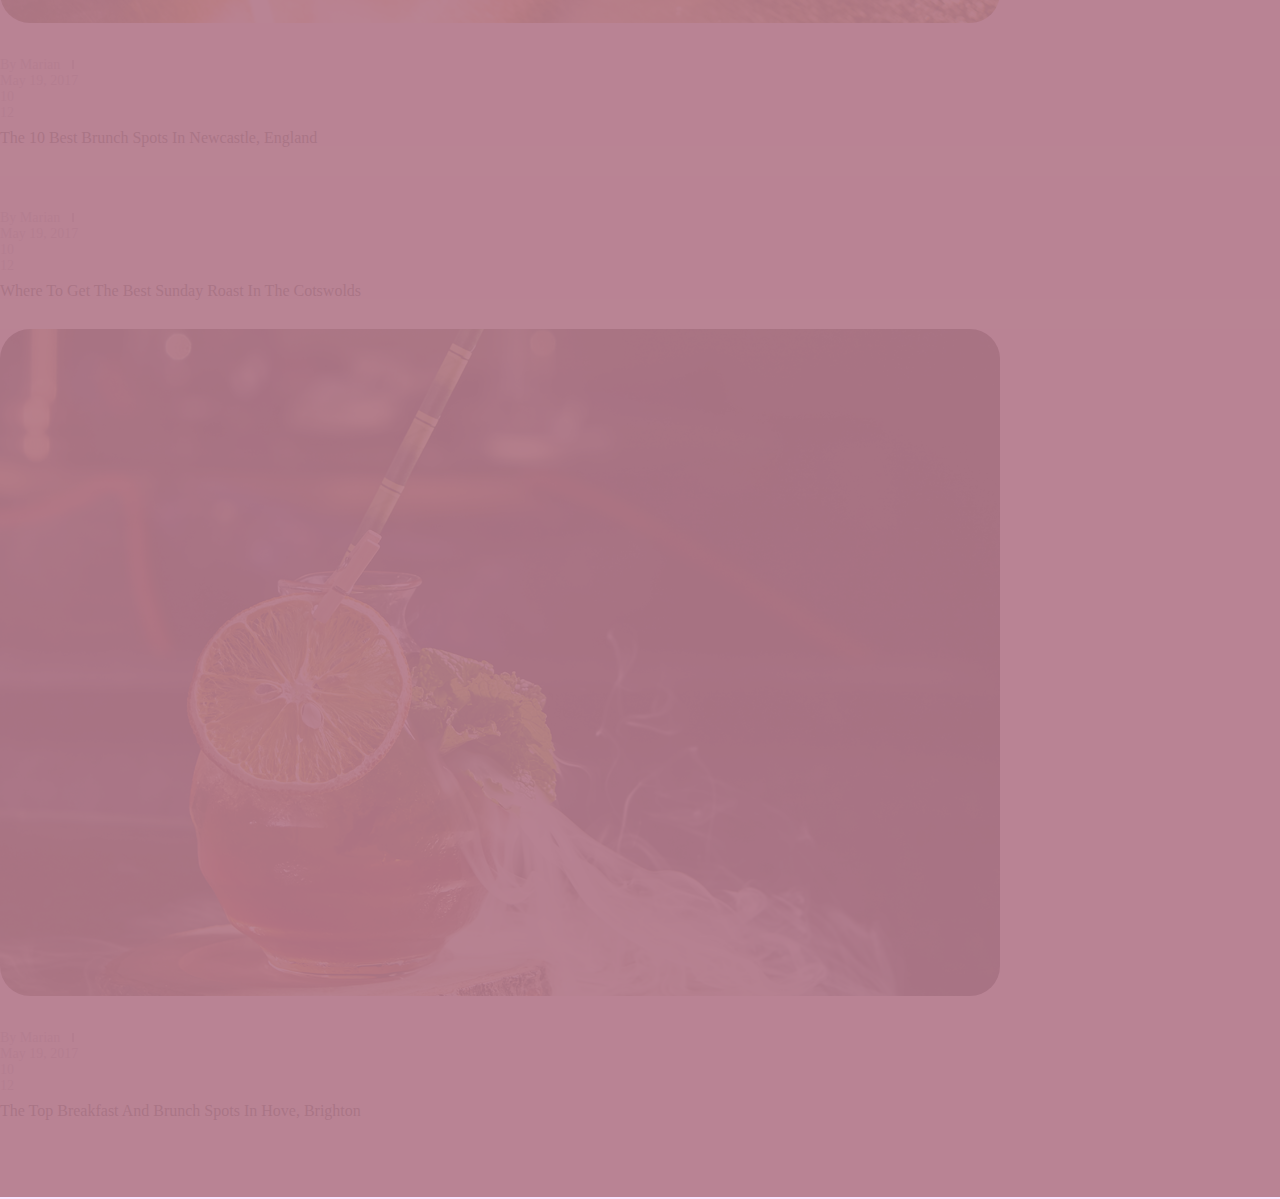
==== commit 7cff290c: "v3" ====
--- a/www/menu1.html
+++ b/www/menu1.html
@@ -22,6 +22,7 @@
 	
 	<link rel="stylesheet" href="cssm/style.css" />
 	<link rel="stylesheet" href="css/jquery.overly.css" />
+	<link rel="stylesheet" type="text/css" href="css/sbimenu.css" />
 </head>
 
 <body>
@@ -33,15 +34,23 @@
     <!-- Background Pattern Swither -->
 
     <!-- ****** Top Header Area Start ****** -->
+	
+	 <!--
 	<div style="position:fixed;top:0;z-index:20;width:100%">
 		<center><a href="index.html"><image src="images/logo.png" style="width:100px"></a></center>
 	</div>
+	-->
 	
-    <div class="top_header_area" style="background-color:#FFFFFF;height:50px;position:fixed;top:0;z-index:10;">
-        <div class="container">
-            <div class="row">
-            </div>
-        </div>
+    <div class="top_header_area" style="background-color:#000000;height:80px;position:fixed;top:0;z-index:10;opacity:0.8;">
+				<table style="width:100%">
+					<tr><td colspan="4" style="height:15px"></td></tr>
+					<tr style="height:100%">
+						<td align="center" valign="middle"><a href="#" id="mn1"><p class="mainmenu">VTW</p></a></td>
+						<td align="center" valign="middle"><p class="mainmenu">VTP</p></td>
+						<td align="center" valign="middle"><p class="mainmenu">VTS</p></td>
+						<td align="center" valign="middle"><p class="mainmenu">VTPro</p></td>
+					</tr>
+				</table>
     </div>
     <!-- ****** Top Header Area End ****** -->
 
@@ -58,7 +67,7 @@
             <div class="row">
 
                 <!-- Single Post -->
-                <div class="col-12 col-lg-6" style="background-color:#f9e6ff;">
+                <div class="col-12 col-sm-6" style="background-color:#f9e6ff;">
                     <div class="single-post wow fadeInUp" data-wow-delay="0.1s">
                         <!-- Post Thumb -->
                         <div class="post-thumb">
@@ -101,7 +110,7 @@
                 </div>
 
                 <!-- Single Post -->
-                <div class="col-12 col-lg-6" style="background-color:#f9e6ff;">
+                <div class="col-12 col-sm-6" style="background-color:#f9e6ff;">
                     <div class="single-post wow fadeInUp" data-wow-delay="0.2s">
                         <!-- Post Thumb -->
                         <div class="post-thumb">
@@ -334,9 +343,6 @@
             <div class="row">
                 <div class="col-12">
                     <!-- Copywrite Text -->
-                    <div class="copy_right_text text-center">
-                        <p>Copyright @2018 All rights reserved | MP</p>
-                    </div>
                 </div>
             </div>
         </div>
@@ -354,3 +360,115 @@
     <!-- Active JS -->
     <script src="js/active.js"></script>
 </body>
+
+<script>
+		$(document).ready(function(){
+		
+			$("#mng1").hide();
+			$("#mng2").hide();
+			$("#mng3").hide();
+			$("#mng4").hide();
+			
+			$("#mng1c").hide();
+			$("#mng2c").hide();
+			$("#mng3c").hide();
+			$("#mng4c").hide();
+				
+			$("#mn1").click(function(){
+				$("#mng2").fadeOut();
+				$("#mng3").fadeOut();
+				$("#mng4").fadeOut();
+				
+				$("#mng2c").fadeOut();
+				$("#mng3c").fadeOut();
+				$("#mng4c").fadeOut();
+				
+				$("#mng1").fadeIn(500);
+				$("#mng1c").fadeIn(1000);
+			});
+			
+			$("#mn2").click(function(){
+				$("#mng1").fadeOut();
+				$("#mng3").fadeOut();
+				$("#mng4").fadeOut();
+				
+				$("#mng1c").fadeOut();
+				$("#mng3c").fadeOut();
+				$("#mng4c").fadeOut();
+				
+				$("#mng2").fadeIn(1000);
+				$("#mng2c").fadeIn(2000);
+				
+			});
+			
+			$("#mn3").click(function(){
+				$("#mng1").fadeOut();
+				$("#mng2").fadeOut();
+				$("#mng4").fadeOut();
+				
+				$("#mng1c").fadeOut();
+				$("#mng2c").fadeOut();
+				$("#mng4c").fadeOut();
+				
+				$("#mng3").fadeIn(1000);
+				$("#mng3c").fadeIn(2000);
+			});
+			
+			$("#mn4").click(function(){
+				$("#mng1").fadeOut();
+				$("#mng2").fadeOut();
+				$("#mng3").fadeOut();
+				
+				$("#mng1c").fadeOut();
+				$("#mng2c").fadeOut();
+				$("#mng3c").fadeOut();
+				
+				$("#mng4").fadeIn(1000);
+				$("#mng4c").fadeIn(2000);
+			});
+		});
+		</script>
+		
+		<div id="mng1" style="position:absolute;left:0px;top:78px;z-index: 10;background-color:black;opacity:0.8;height:100%; width:100%;">
+		</div>
+		<div id="mng1c" style="position:absolute;left:0px;top:200px;z-index:20;width:100%;">
+			<center>
+			<p class="menulist"><a href="menu1.html">Vine</a></p>
+			<p class="menulist">Snack</p>
+			<p class="menulist">.....</p>
+			<p class="menulist">.....</p>
+			</center>
+		</div>
+		
+		<div id="mng2" style="position:absolute;left:0px;top:78px;z-index: 10;background-color:yellow;opacity:0.3;height:100%; width:100%;">
+		</div>
+		<div id="mng2c" style="position:absolute;left:0px;top:200px;z-index:20;width:100%;">
+			<center>
+			<p class="menulist">Vine</p>
+			<p class="menulist">Snack</p>
+			<p class="menulist">.....</p>
+			<p class="menulist">.....</p>
+			</center>
+		</div>
+		
+		<div id="mng3" style="position:absolute;left:0px;top:78px;z-index: 10;background-color:magenta;opacity:0.3;height:100%; width:100%;">
+		</div>
+		<div id="mng3c" style="position:absolute;left:0px;top:200px;z-index:20;width:100%;">
+			<center>
+			<p class="menulist">Vine</p>
+			<p class="menulist">Snack</p>
+			<p class="menulist">.....</p>
+			<p class="menulist">.....</p>
+			</center>
+		</div>
+		
+		<div id="mng4" style="position:absolute;left:0px;top:78px;z-index:10;background-color:white;opacity:0.3;height:100%; width:100%;">
+		</div>
+		<div id="mng4c" style="position:absolute;left:0px;top:200px;z-index:20;width:100%;">
+			<center>
+			<p class="menulist">Vine</p>
+			<p class="menulist">Snack</p>
+			<p class="menulist">.....</p>
+			<p class="menulist">.....</p>
+			</center>
+		</div>--- a/www/css/sbimenu.css
+++ b/www/css/sbimenu.css
@@ -0,0 +1,86 @@
+.sbi_container{
+	position:relative;
+	margin:0 auto;
+	overflow:hidden;
+	padding:0px;
+	background:#000;
+	width:100%;
+}
+.sbi_panel{
+	float:left;
+	position:relative;
+	height:100%;
+	width:100%;
+	overflow:hidden;
+}
+.sbi_panel_img{
+	position:absolute;
+	height:100%;
+	top:0px;
+	background-repeat:no-repeat;
+}
+.sbi_label{
+	display:block;
+	width:100%;
+	background:#000;
+	text-align:center;
+	font-size:20px;
+	height:80px;
+	line-height:80px;
+	position:absolute;
+	bottom:0px;
+	left:0px;
+	opacity:0.7;
+	cursor:pointer;
+	text-shadow:0px 0px 1px #000;
+	text-decoration:none;
+	color:#fff;
+	outline:none;	
+}
+.sbi_label:hover{
+	opacity:0.9;
+}
+.sbi_content{
+	position:absolute;
+	border-top:2px solid #000;
+	bottom:80px;
+	left:0px;
+	width:100%;
+	background:transparent url(../images/pattern.png) repeat top left;
+	display:none;
+	overflow:hidden;
+}
+.sbi_content ul{
+	padding:10px;
+}
+.sbi_content ul a{
+	display:block;
+	color:#f0f0f0;
+	font-size:16px;
+	padding:4px 6px 4px 14px;
+	background:transparent url(../images/triangle.png) no-repeat 3px 50%;
+	opacity:0.9;
+}
+.sbi_content ul a:hover{
+	background-color:#000;
+	color:#fff;
+	-moz-box-shadow:1px 1px 5px #000;
+	-webkit-box-shadow:1px 1px 5px #000;
+	box-shadow:1px 1px 5px #000;
+}
+
+.mainmenu{
+    font-family: "Times New Roman", Times, serif;
+	font-size:24px;
+	font-weight:bold;
+	color:white;
+	padding:10px;
+} 
+
+.menulist{
+    font-family: "Times New Roman", Times, serif;
+	font-size:36px;
+	font-weight:bold;
+	color:white;
+	padding:10px;
+} 